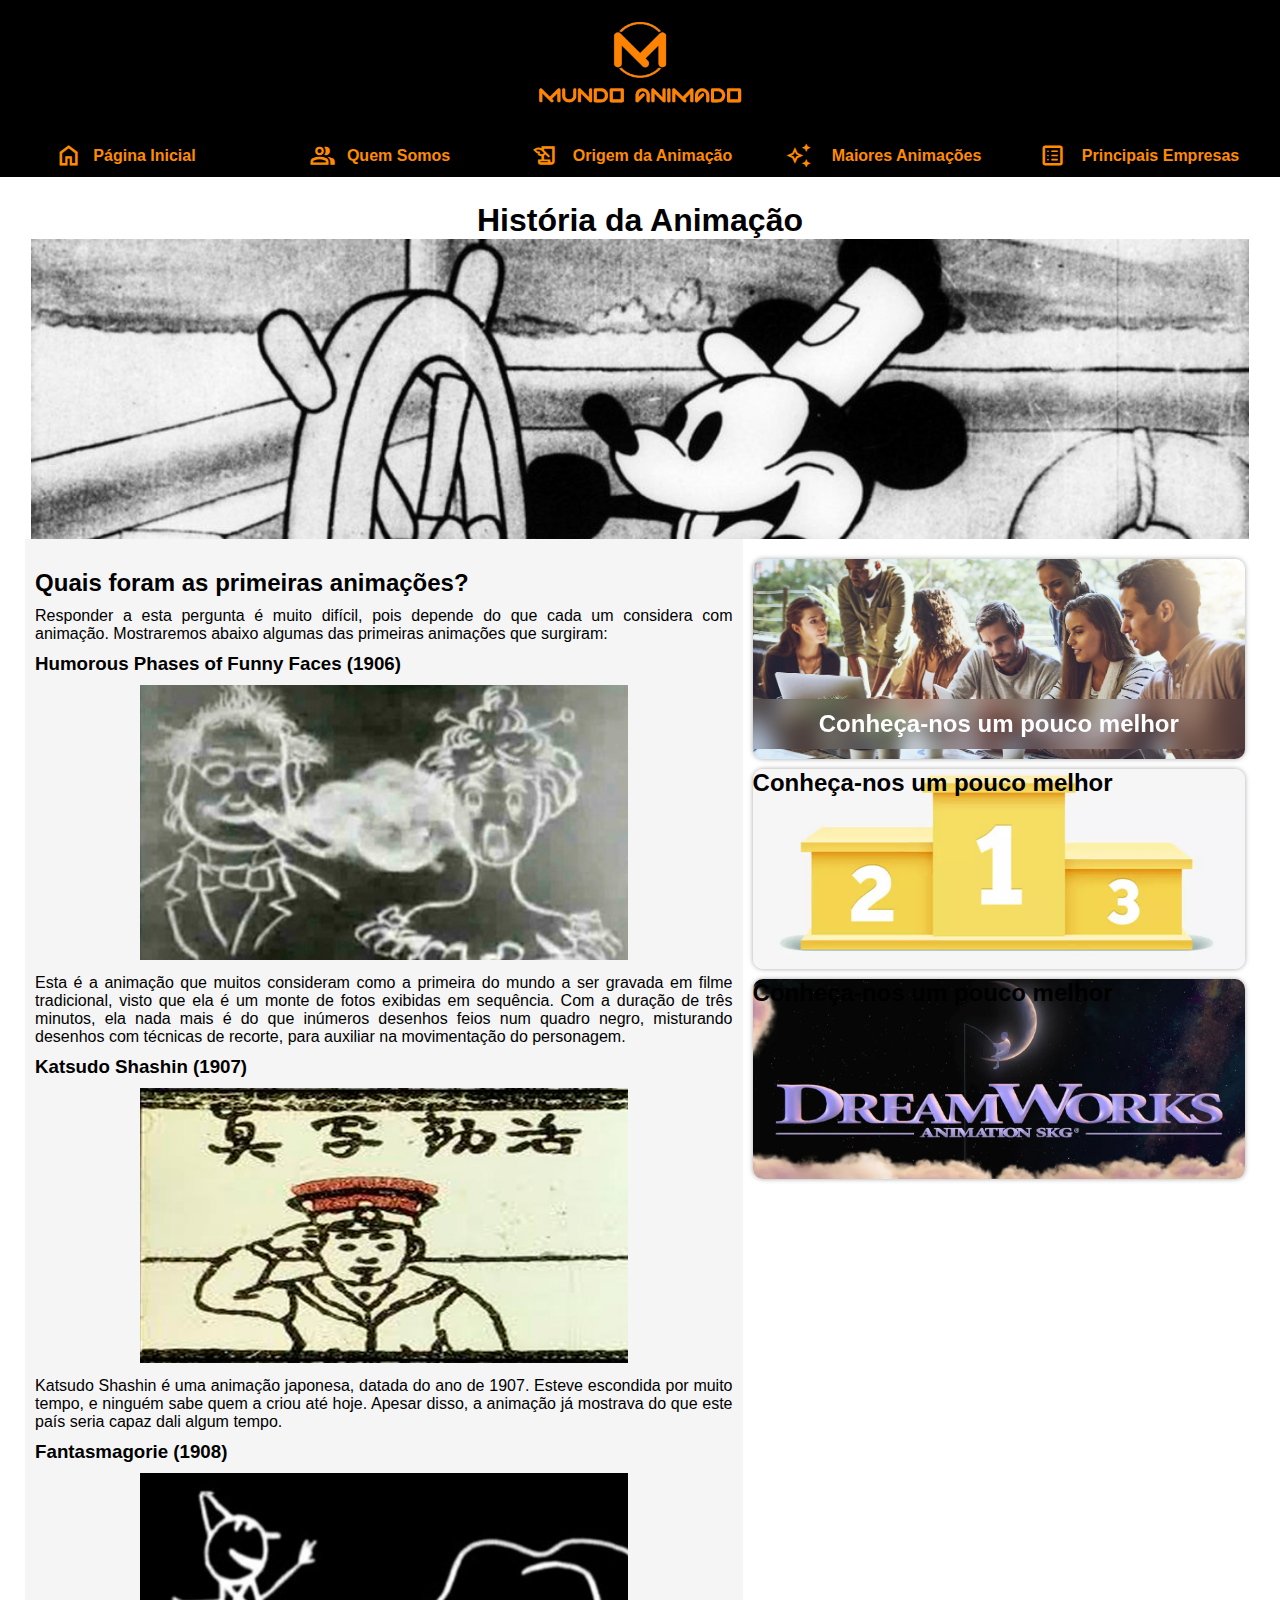
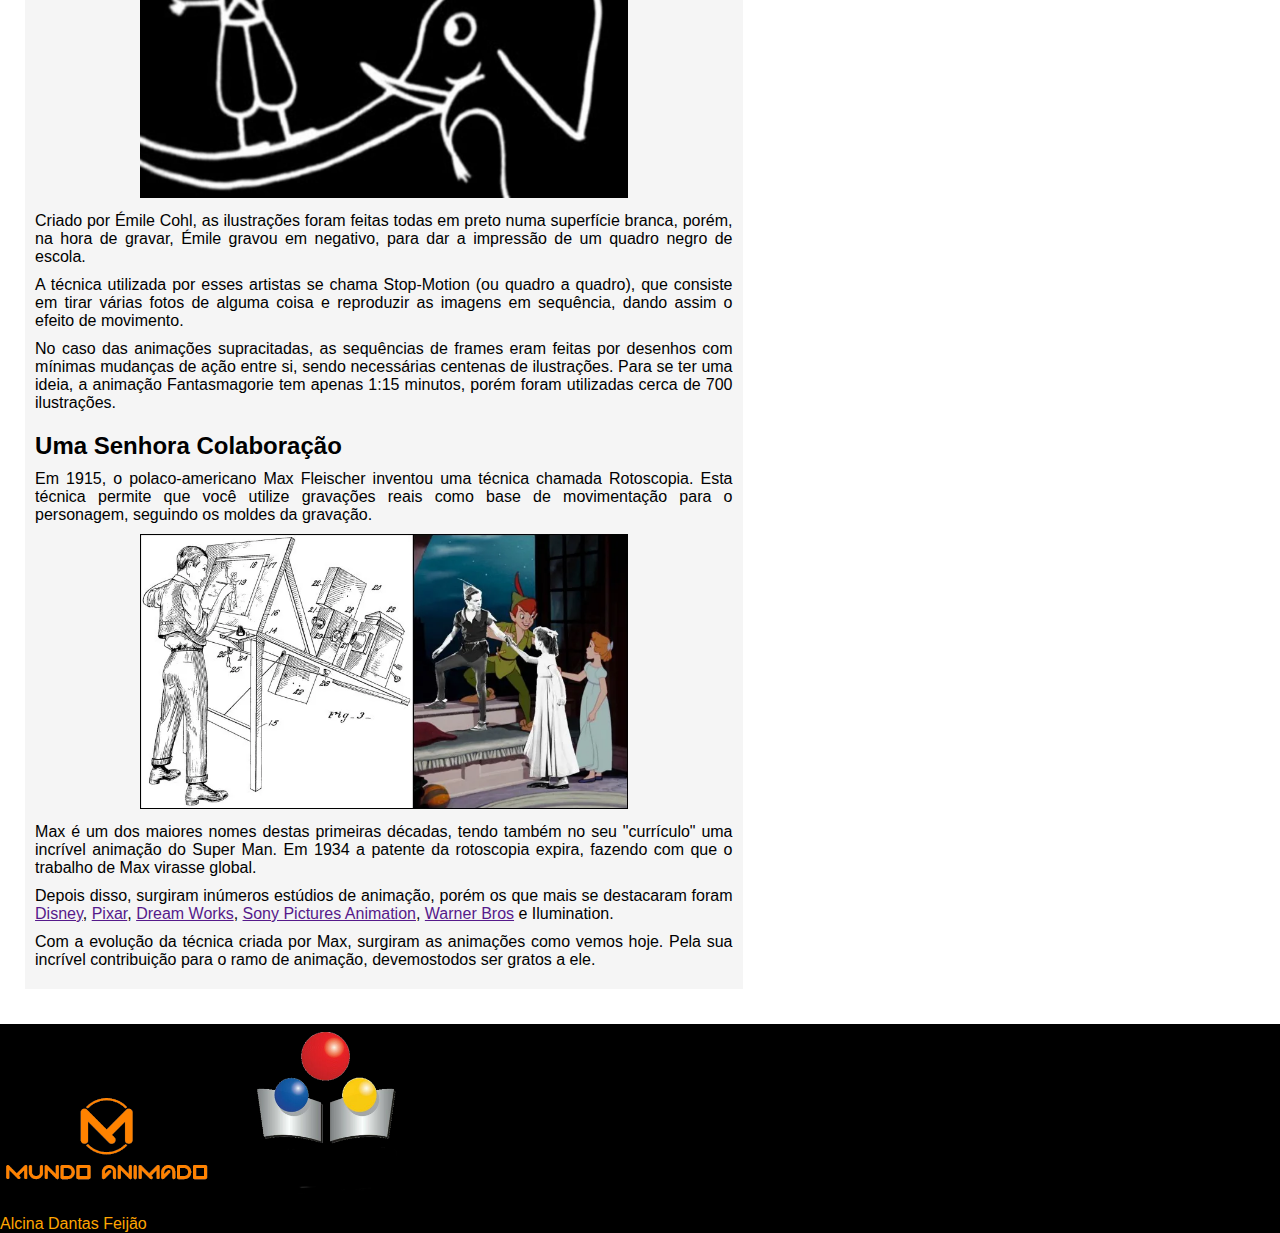
==== pages/animation-history.html @ 43020b06 "finalizando a pagina de historia" ====
<!DOCTYPE html>
<html lang="pt-br">
<head>
    <meta charset="UTF-8">
    <meta http-equiv="X-UA-Compatible" content="IE=edge">
    <link rel="stylesheet" href="https://fonts.googleapis.com/css2?family=Material+Symbols+Outlined:opsz,wght,FILL,GRAD@20..48,100..700,0..1,-50..200" />
    <meta name="viewport" content="width=device-width, initial-scale=1.0">
    <link rel="stylesheet" href="../assets/css/menu-header-style.css">
    <link rel="stylesheet" href="../assets/css/style-global.css">
    <link rel="stylesheet" href="../assets/css/footer.css">
    <link rel="stylesheet" href="../assets/css/pages.css">
    <title>História da Animação</title>
</head>
<body>
    <header class="col-sm-12">
        <a href="#" class="col-sm-6 col-md-4 col-lg-2">
            <img class="col-sm-12" src="../assets/img/logo-transparente.png" alt="logo mundo animado">
        </a>
    </header>
    <nav>
        <span class="three-bars material-symbols-outlined" onclick="toggleMenu()"> menu </span>
        <ul class="col-lg-12" id="menu">
            <hr>
            <li class="col-sm-10 col-md-5">
                <a href="../index.html">
                    <span class="material-symbols-outlined col-sm-2 col-md-2"> home </span>
                    <p class="col-sm-7 col-md-10 col-lg-6">Página Inicial</p>
                </a>
            </li>
            <hr>
            <li class="col-sm-10 col-md-5">
                <a href="quem-somos.html">
                    <span class="material-symbols-outlined col-sm-2 col-md-2"> group </span>
                    <p class="col-sm-7 col-md-10 col-lg-6">Quem Somos</p>
                </a>
            </li>
            <hr>
            <li class="col-sm-10 col-md-5">
                <a href="main-enterprises.html">
                    <span class="material-symbols-outlined col-sm-2 col-md-2 col-lg-2"> history_edu </span>
                    <p class="col-sm-7 col-md-10 col-lg-9">Origem da Animação</p>
                </a>
            </li>
            <hr>
            <li class="col-sm-10 col-md-5">
                <a href="biggest-animation">
                    <span class="material-symbols-outlined col-sm-2 col-md-2"> auto_awesome </span>
                    <p class="col-sm-7 col-md-10 col-lg-9">Maiores Animações</p>
                </a>
            </li>
            <hr>
            <li class="col-sm-10 col-md-5">
                <a href="">
                    <span class="material-symbols-outlined col-sm-2 col-md-2 col-lg-2"> list_alt </span>
                    <p class="col-sm-7 col-md-10 col-lg-9">Principais Empresas</p>
                </a>
            </li>
        </ul>
    </nav>

    <main class="col-sm-12 col-md-12 col-lg-12" id="main">
        <h1>História da Animação</h1>
        <div class="main-img-container">
            <img src="../assets/img/mickey-ship-animation-img.jpg" alt="picture">
        </div>
        <article class="col-sm-12 col-md-11 col-lg-7">

            <!--Primeira parte do assunto-->
            <h2>Quais foram as primeiras animações?</h2>
            <p>Responder a esta pergunta é muito difícil, pois depende do que cada um considera com animação. Mostraremos abaixo algumas das primeiras animações que surgiram: </p>

            <!--Citação das animações-->
            <h3>Humorous Phases of Funny Faces (1906)</h3>
            <img src="../assets/img/humourus-phases-of-funny-faces.jpeg" alt="picture">
            <p>Esta é a animação que muitos consideram como a primeira do mundo a ser gravada em filme tradicional, visto que ela é um monte de fotos exibidas em sequência. Com a duração de três minutos, ela nada mais é do que inúmeros desenhos feios num quadro negro, misturando desenhos com técnicas de recorte, para auxiliar na movimentação do personagem.</p>

            <h3>Katsudo Shashin (1907)</h3>
            <img src="../assets/img/katsudo-shashin.jpg" alt="picture">
            <p>Katsudo Shashin é uma animação japonesa, datada do ano de 1907. Esteve escondida por muito tempo, e ninguém sabe quem a criou até hoje. Apesar disso, a animação já mostrava do que este país seria capaz dali algum tempo.</p>

            <h3>Fantasmagorie (1908)</h3>
            <img src="../assets/img/fantasmagorie.jpg" alt="picture">
            <p>Criado por Émile Cohl, as ilustrações foram feitas todas em preto numa superfície branca, porém, na hora de gravar, Émile gravou em negativo, para dar a impressão de um quadro negro de escola.</p>
            <!--Fim das citações-->

            <p>A técnica utilizada por esses artistas se chama Stop-Motion (ou quadro a quadro), que consiste em tirar várias fotos de alguma coisa e reproduzir as imagens em sequência, dando assim o efeito de movimento.</p>
            <p>No caso das animações supracitadas, as sequências de frames eram feitas por desenhos com mínimas mudanças de ação entre si, sendo necessárias centenas de ilustrações. Para se ter  uma ideia, a animação Fantasmagorie tem apenas 1:15 minutos, porém foram utilizadas cerca de 700 ilustrações.</p>

            <!--Segunda parte do assunto-->
            <h2>Uma Senhora Colaboração</h2>
            <p>Em 1915, o polaco-americano Max Fleischer inventou uma técnica chamada Rotoscopia. Esta técnica permite que você utilize gravações reais como base de movimentação para o personagem, seguindo os moldes da gravação.</p>

            <img src="../assets/img/rotoscopia.jpg" alt="picture">

            <p>Max é um dos maiores nomes destas primeiras décadas, tendo também no seu "currículo" uma incrível animação do Super Man. Em 1934 a patente da rotoscopia expira, fazendo com que o trabalho de Max virasse global.</p>

            <p>Depois disso, surgiram inúmeros estúdios de animação, porém os que mais se destacaram foram <a href="">Disney</a>, <a href="">Pixar</a>, <a href="">Dream Works</a>, <a href="">Sony Pictures Animation</a>, <a href="">Warner Bros</a> e Ilumination.</p>

            <p>Com a evolução da técnica criada por Max, surgiram as animações como vemos hoje. Pela sua incrível contribuição para o ramo de animação, devemostodos ser gratos a ele.</p>
        </article>
        <aside class="col-sm-12 col-md-12 col-lg-5">
            <div class="link1">
                <h2>Conheça-nos um pouco melhor</h2>
            </div>
            <div class="link2">
                <h2>Conheça-nos um pouco melhor</h2>
            </div>
            <div class="link3">
                <h2>Conheça-nos um pouco melhor</h2>
            </div>
        </aside>
    </main>

    <footer>
        <img src="../assets/img/logo-transparente.png" class="col-sm-2">
        <img src="../assets/img/alcina logo.png" class="col-sm-2">
        <p>Alcina Dantas Feijão</p>
    </footer>
    <script src="../assets/js/showMenu.js"></script>
</body>
</html>
---- assets/css/menu-header-style.css ----
.material-symbols-outlined {
  font-variation-settings:
  'FILL' 0,
  'wght' 800,
  'GRAD' 0,
  'opsz' 48;
}

body {
    font-family: sans-serif;
}

header {
    display: flex;
    background-color: black;
    align-items: center;
    justify-content: center;
}

nav {
    background-color: black;
    color: darkorange;
    padding: 5px;
    font-weight: bold;
}
nav > .three-bars {
    display: block;
    text-align: center;
    font-size: 30px;
    font-weight: bold;
}
nav > ul {
    overflow: hidden;
    text-align: center;
    height: 0px;
    animation-duration: .6s;
    animation-fill-mode: forwards;
}
nav > ul > li {
    margin: 10px auto 10px auto;
    list-style: none;
}
nav > ul > li > a > span {
    display: flex;
    float: left;
    align-items: center;
    justify-content: center;
}
nav > ul > li > a > p {
    font-size: 18px;
}
hr {
    opacity: .5;
}
nav > ul > li > a {
    display: flex;
    justify-content: center;
    align-items: center;
    width: 100%;
    text-decoration: none;
    color: darkorange;
}
@keyframes increaseMenu {
    from {
        height: 0px;
    } to {
        height: 230px;
    }
}
@keyframes decreaseMenu {
    from {
        height: 230px;
    } to {
        height: 0px;
    }
}

@media only screen and (min-width: 600px) {
    nav > .three-bars {
        font-size: 40px;
    }
    nav > ul {
        animation-fill-mode: forwards;
    }
    @keyframes increaseMenu {
        from {
            height: 0px;
        } to {
            height: 260px;
        }
    }
    @keyframes decreaseMenu {
        from {
            height: 260px;
        } to {
            height: 0px;
        }
    }
    nav > ul > li > a {
        margin: auto;
    }
    nav > ul > li > a > p {
        font-size: 25px;
    }
    nav > ul > li > a > .material-symbols-outlined {
        width: fit-content;
        font-size: 25px;
    }
}

@media only screen and (min-width: 1024px) {
    nav > .three-bars {
        display: none;
    }
    hr {
        display: none;
    }
    nav > ul > li {
        display: flex;
        justify-content: center;
        margin: 0 auto 0 auto;
        padding: 0;
        width: 20%;
    }
    nav > ul > li > a > p, span {
        font-size: 16px;
    }
    nav > ul > li > a > span {
        width: 10%;
        margin-right: 0px;
    }
    nav > ul > li > a > p {
        width: 90%;
    }
    nav > ul > li > a {
        display: flex;
        justify-content: center;
        align-items: center;
    }
    nav > ul {
        display: inline-flex;
        justify-content: center;
        align-items: center;
        text-align: center;
        min-height: 25px;
        max-height: 35px;
    }
    nav > ul > li > a:hover {
        border-bottom: 3px solid darkorange;
        animation-name: borderBottom;
        animation-duration: 2;
        animation-fill-mode: forwards;
    }

    @keyframes borderBottom {
        from {
            border-width: 0%;
        } to {
            border-width: 100%;
        }
    }
}
---- assets/css/style-global.css ----
* {
    box-sizing: border-box;
    margin: 0;
    padding: 0;
}

.col-sm-1 {width: 8.33%;}
.col-sm-2 {width: 16.66%;}
.col-sm-3 {width: 25%;}
.col-sm-4 {width: 33.33%;}
.col-sm-5 {width: 41.66%;}
.col-sm-6 {width: 50%;}
.col-sm-7 {width: 58.33%;}
.col-sm-8 {width: 66.66%;}
.col-sm-9 {width: 75%;}
.col-sm-10 {width: 83.33%;}
.col-sm-11 {width: 91.66%;}
.col-sm-12 {width: 100%;}

.title {
    display: inline-flex;
    justify-content: center;
    align-items: center;
    background-color: darkorange;
    color: rgb(255, 255, 255);
}
main > .row1 > p {
    display: inline-flex;
}
main > .row2 > p {
    display: inline-flex;
}
main > .row3 > p {
    display: inline-flex;
}

main {
    margin-top: 10px;
}
main > .row1 {
    padding: 5px;
}
main > .row1 > .title > span {
    margin-right: 10px;
} 
main > .row1 > a {
    display: flex;
    justify-content: center;
}
main > .row1 > a > img {
    width: 100%;
}
main > .row1 > p {
    margin: 10px 0px;
    text-align: justify;
}

main {
    margin-top: 10px;
}
main > .row2 {
    padding: 5px;
}
main > .row2 > .title > span {
    margin-right: 10px;
} 
main > .row2 > a {
    display: flex;
    justify-content: center;
}
main > .row2 > a > img {
    width: 100%;
}
main > .row2 > p {
    margin: 10px 0px;
    text-align: justify;
}

main {
    margin-top: 10px;
}
main > .row3 {
    padding: 5px;
}
main > .row3 > .title > span {
    margin-right: 10px;
} 
main > .row3 > a {
    display: flex;
    justify-content: center;
}
main > .row3 > a > img {
    width: 80%;
}
main > .row3 > p {
    margin: 10px 0px;
    text-align: justify;
}


@media only screen and (min-width: 600px) {
    .col-md-1 {width: 8.33%;}
    .col-md-2 {width: 16.66%;}
    .col-md-3 {width: 25%;}
    .col-md-4 {width: 33.33%;}
    .col-md-5 {width: 41.66%;}
    .col-md-6 {width: 50%;}
    .col-md-7 {width: 58.33%;}
    .col-md-8 {width: 66.66%;}
    .col-md-9 {width: 75%;}
    .col-md-10 {width: 83.33%;}
    .col-md-11 {width: 91.66%;}
    .col-md-12 {width: 100%;}

    main > .row1 > .title {
        border-radius: 0px 60px 60px 0px;
    }
    main > .row1 > a {
        margin-top: 10px;
    }
    main > .row1 > p {
        float: right;
        margin-right: 35px;
    }

    main > .row2 > .title {
        border-radius: 60px 0px 0px 60px;
        float: right;
    }
    main > .row2 > a {
        margin-top: 10px;
        margin-bottom: 10px;
        float: right;
    }
    main > .row2 > p {
        float: left;
        margin-right: 20px;
        margin-top: 10px;
    }

    main > .row3 > .title {
        border-radius: 0px 60px 60px 0px;
    }
    main > .row3 > a {
        margin-top: 10px;
    }
    main > .row3 > p {
        float: right;
        margin-right: 35px;
    }
}    

@media only screen and (min-width: 1024px) {
    .col-lg-1 {width: 8.33%;}
    .col-lg-2 {width: 16.66%;}
    .col-lg-3 {width: 25%;}
    .col-lg-4 {width: 33.33%;}
    .col-lg-5 {width: 41.66%;}
    .col-lg-6 {width: 50%;}
    .col-lg-7 {width: 58.33%;}
    .col-lg-8 {width: 66.66%;}
    .col-lg-9 {width: 75%;}
    .col-lg-10 {width: 83.33%;}
    .col-lg-11 {width: 91.66%;}
    .col-lg-12 {width: 100%;}

    main > div > p {
        margin-top: 25%;
    }
}
---- assets/css/footer.css ----
footer{
        background-color: black  ;
        margin-top: 10px;
        color: orange;
}
---- assets/css/pages.css ----
#main {
    
    margin: auto;
    padding: 10px;
    text-align: center;
    
}
#main > article > p, h2, h3 {
    text-align: justify;
    margin-bottom: 10px;
}
#main > h1 {
    text-align: center;
}
#main > article {
    background-color: whitesmoke;
    padding: 10px;
}
#main > article > hr {
    margin-bottom: 10px;
}
#main > article > img {
    width: 80%;
    margin-bottom: 10px;
}
#main > .main-img-container {
    margin: auto;
    width: 90%;
    height: 160px;
    overflow: hidden;
}
#main > .main-img-container > img {
    width: 100%;
}

#main > aside {
    padding: 10px;
}
#main > aside > .link1, .link2, .link3 {
    box-shadow: 0px 0px 5px rgba(0,0,0,0.350);
    border-radius: 10px;
    margin: 10px 0px;
    width: 100%;
}
#main > aside > .link1 {
    background-image: url(../img/equipe-trabalhando.jpg);
    background-position: center;
    background-size: 100%;
    display: flex;
    height: 200px;
    align-items: flex-end;
    justify-content: center;
}
#main > aside > .link1 > h2 {
    display: flex;
    width: 100%;
    height: 25%;
    color: white;
    align-items: center;
    justify-content: center;
    backdrop-filter: blur(10px);
}
#main > aside > .link1:hover {
    cursor: pointer;
    background-size: 110%;
    transition: 1s;
}
#main > aside > .link2 {
    background-image: url(../img/podium-animations.jpg);
    background-position: center;
    background-size: 100%;
    height: 200px;
}
#main > aside > .link2:hover {
    cursor: pointer;
    background-size: 110%;
    transition: 1s;
}
#main > aside > .link3 {
    background-image: url(../img/dreamworks.jpg);
    background-position: center;
    background-size: 100%;
    height: 200px;
}
#main > aside > .link3:hover {
    cursor: pointer;
    background-size: 110%;
    transition: 1s;
}


@media only screen and (min-width: 600px) {
    #main {
        margin: auto;
    }
    #main > article {
        margin: auto;
        text-align: center;
    }
    #main > article > img {
        width: 70%;
    }
    #main > .main-img-container {
        margin: auto;
        width: 95%;
    }
}

@media only screen and (min-width: 1024px) {
    #main {
        padding: 25px;
    }
    #main > article {
        display: inline-block;
    }
    #main > article > h2 {
        margin-top: 20px;
    }
    #main > aside {
        float: right;
    }
    #main > .main-img-container {
        width: 99%;
        margin: auto;
        height: 300px;
        overflow: hidden;
    }
    
}
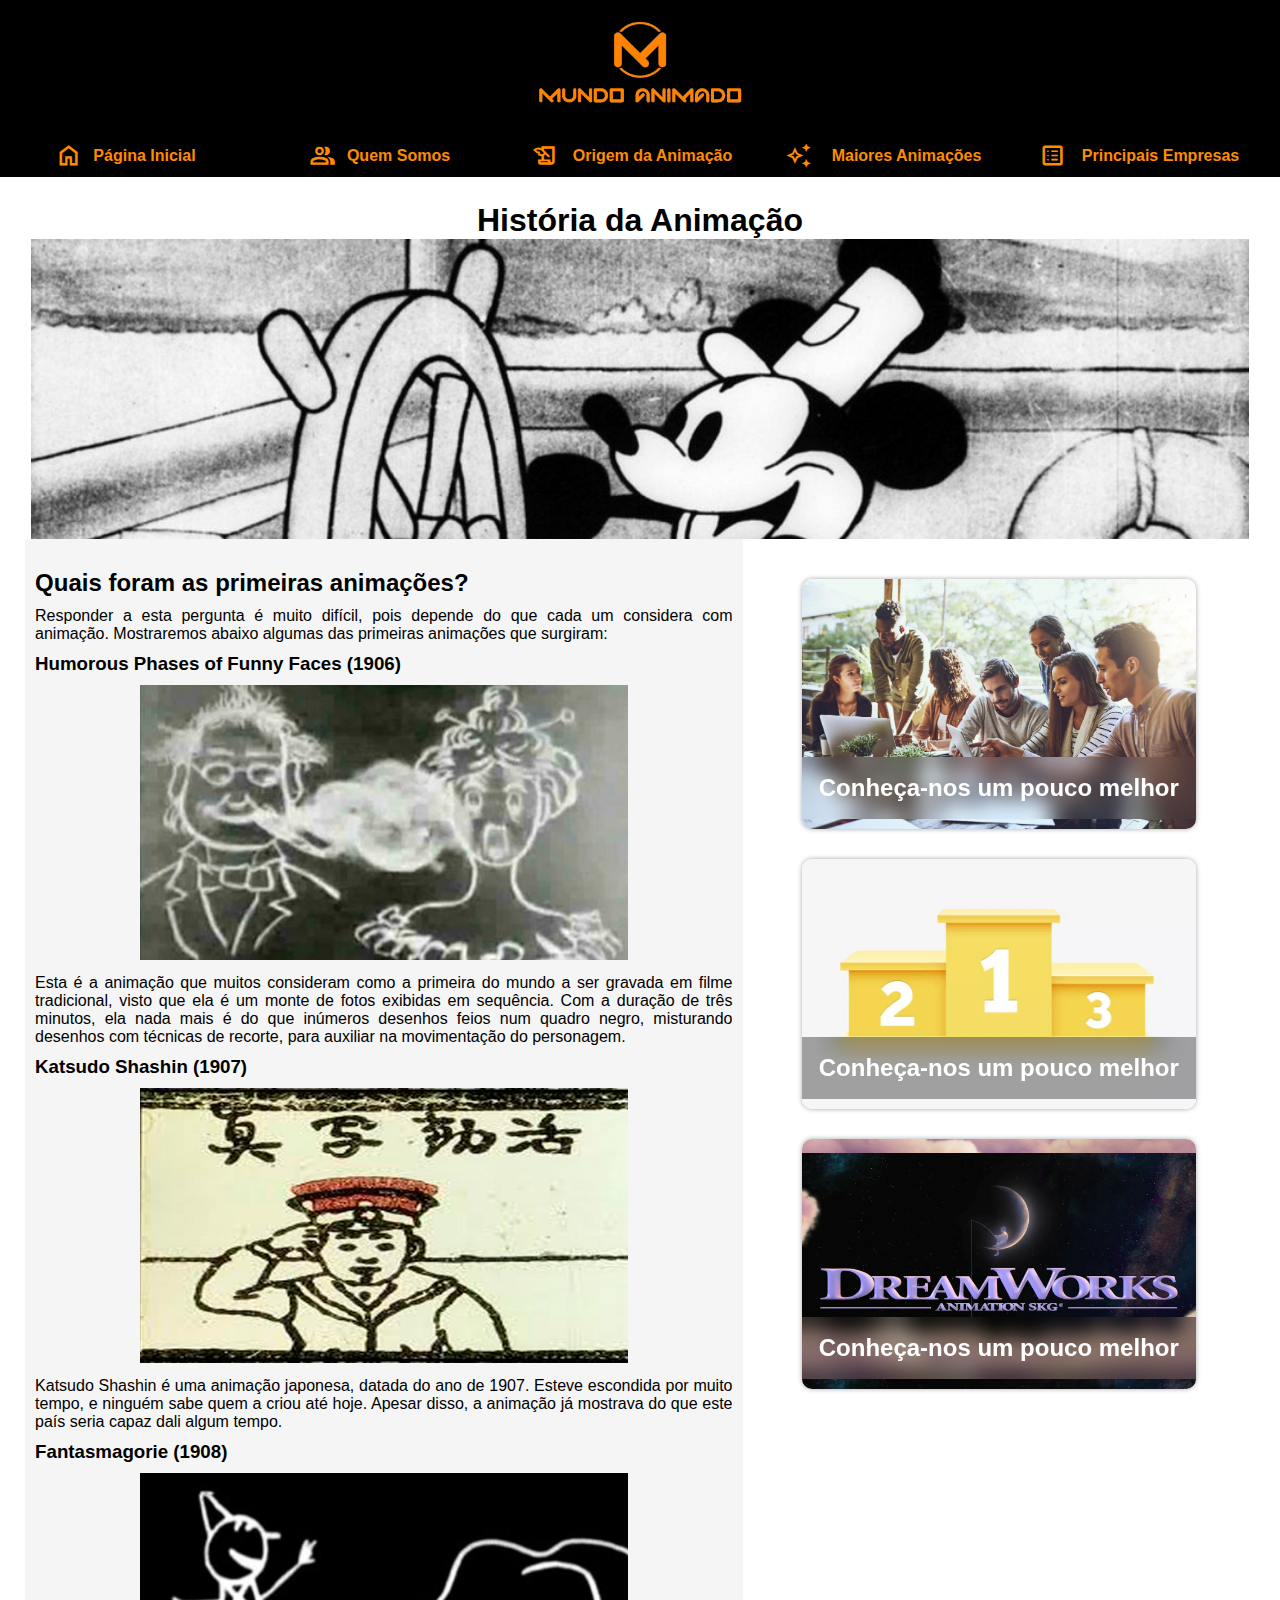
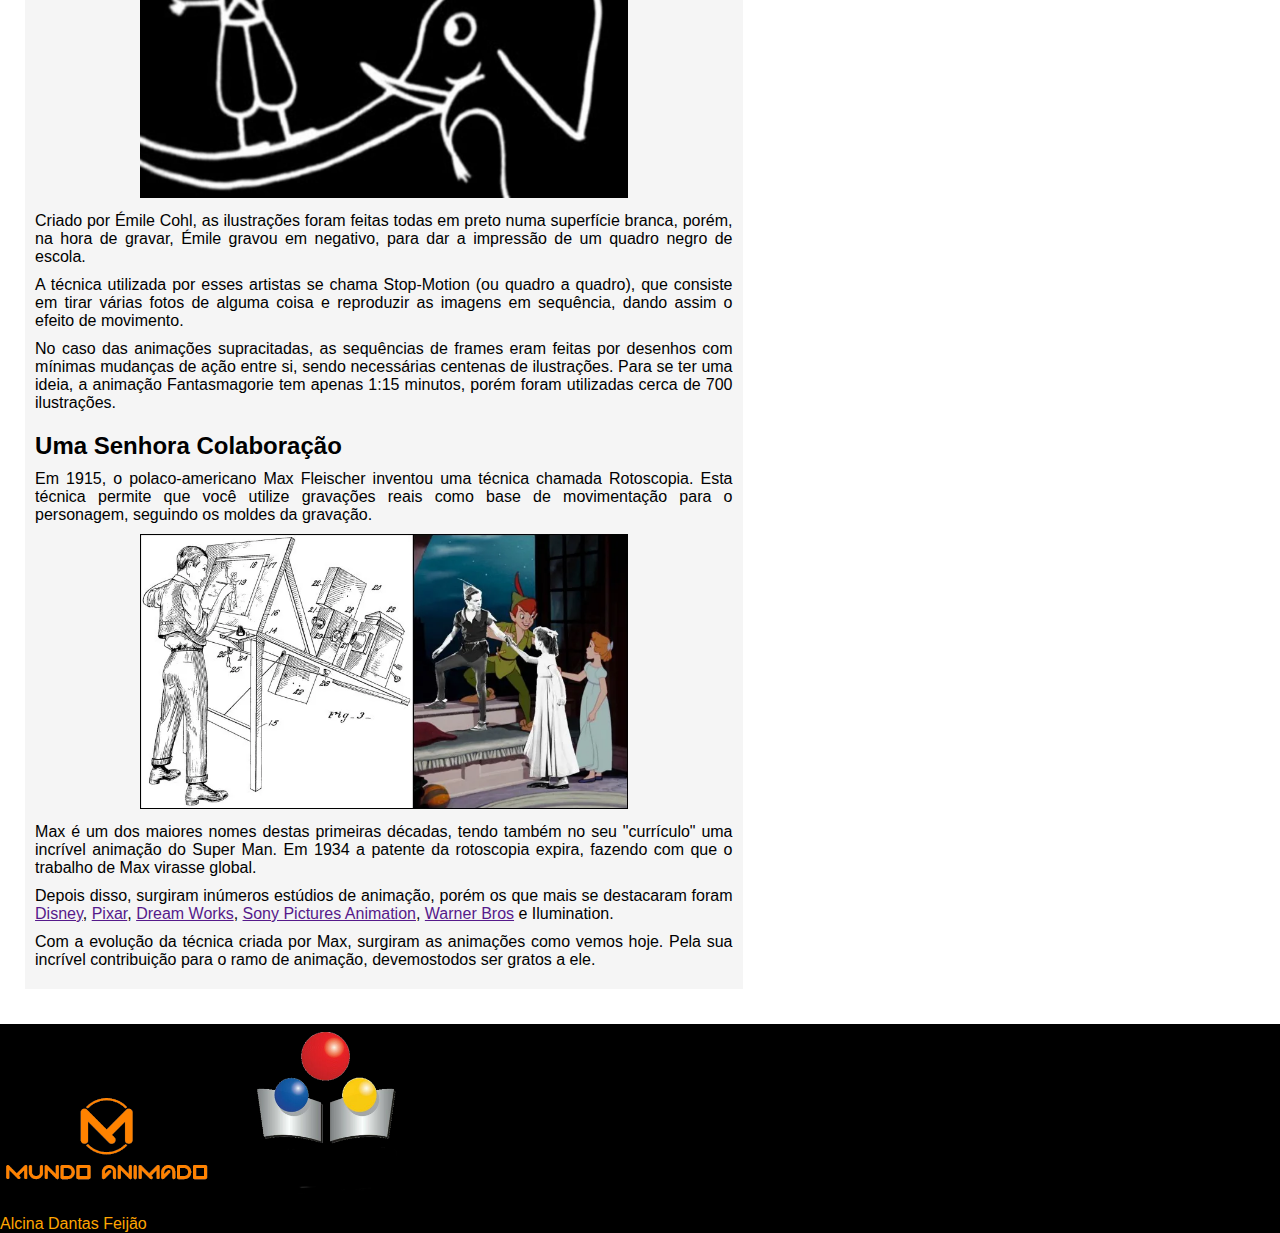
==== commit b8323719: "producao quem somos" ====
--- a/pages/animation-history.html
+++ b/pages/animation-history.html
@@ -8,7 +8,7 @@
     <link rel="stylesheet" href="../assets/css/menu-header-style.css">
     <link rel="stylesheet" href="../assets/css/style-global.css">
     <link rel="stylesheet" href="../assets/css/footer.css">
-    <link rel="stylesheet" href="../assets/css/pages.css">
+    <link rel="stylesheet" href="../assets/css/history.css">
     <title>História da Animação</title>
 </head>
 <body>
--- a/assets/css/footer.css
+++ b/assets/css/footer.css
@@ -3,3 +3,10 @@
         margin-top: 10px;
         color: orange;
 }
+.img1{
+        float: right;
+}
+
+.img2{
+        float: left;
+}--- a/assets/css/history.css
+++ b/assets/css/history.css
@@ -0,0 +1,184 @@
+/* Início História das Animações */
+#main {
+    
+    margin: auto;
+    padding: 10px;
+    text-align: center;
+    
+}
+#main > article > p, h2, h3 {
+    text-align: justify;
+    margin-bottom: 10px;
+}
+#main > h1 {
+    text-align: center;
+}
+#main > article {
+    background-color: whitesmoke;
+    padding: 10px;
+}
+#main > article > hr {
+    margin-bottom: 10px;
+}
+#main > article > img {
+    width: 80%;
+    margin-bottom: 10px;
+}
+#main > .main-img-container {
+    margin: auto;
+    width: 90%;
+    height: 160px;
+    overflow: hidden;
+}
+#main > .main-img-container > img {
+    width: 100%;
+}
+
+#main > aside {
+    padding: 10px;
+}
+#main > aside > .link1, .link2, .link3 {
+    box-shadow: 0px 0px 5px rgba(0,0,0,0.350);
+    border-radius: 10px;
+    margin: 10px auto;
+    width: 100%;
+}
+#main > aside > .link1 {
+    background-image: url(../img/equipe-trabalhando.jpg);
+    background-position: center;
+    background-size: 100%;
+    display: flex;
+    height: 200px;
+    align-items: flex-end;
+    justify-content: center;
+}
+#main > aside > .link1 > h2 {
+    display: flex;
+    width: 100%;
+    height: 25%;
+    color: white;
+    align-items: center;
+    justify-content: center;
+    backdrop-filter: blur(10px);
+}
+#main > aside > .link1:hover {
+    cursor: pointer;
+    background-size: 110%;
+    transition: 1s;
+}
+#main > aside > .link2 {
+    background-image: url(../img/podium-animations.jpg);
+    background-position: center;
+    background-size: 100%;
+    display: flex;
+    height: 200px;
+    align-items: flex-end;
+    justify-content: center;
+}
+#main > aside > .link2 > h2 {
+    display: flex;
+    width: 100%;
+    height: 25%;
+    color: white;
+    align-items: center;
+    justify-content: center;
+    backdrop-filter: blur(10px);
+    background-color: rgba(0,0,0,0.350);
+}
+#main > aside > .link2:hover {
+    cursor: pointer;
+    background-size: 110%;
+    transition: 1s;
+}
+#main > aside > .link3 {
+    background-image: url(../img/dreamworks.jpg);
+    background-position: center;
+    background-size: 100%;
+    display: flex;
+    height: 200px;
+    align-items: flex-end;
+    justify-content: center;
+}
+#main > aside > .link3 > h2 {
+    display: flex;
+    width: 100%;
+    height: 25%;
+    color: white;
+    align-items: center;
+    justify-content: center;
+    backdrop-filter: blur(10px);
+    background-color: rgba(0,0,0,0.350);
+}
+#main > aside > .link3:hover {
+    cursor: pointer;
+    background-size: 110%;
+    transition: 1s;
+}
+/* Final História das Animações */
+
+/* Início Quem Somos */
+
+
+@media only screen and (min-width: 600px) {
+    #main {
+        margin: auto;
+    }
+    #main > article {
+        margin: auto;
+        text-align: center;
+    }
+    #main > article > img {
+        width: 70%;
+    }
+    #main > .main-img-container {
+        margin: auto;
+        width: 95%;
+    }
+
+    #main > aside > .link1 {
+        height: 250px;
+    }
+    #main > aside > .link2 {
+        height: 250px;
+    }
+    #main > aside > .link3 {
+        height: 250px;
+    }
+}
+
+@media only screen and (min-width: 1024px) {
+    #main {
+        padding: 25px;
+    }
+    #main > article {
+        display: inline-block;
+    }
+    #main > article > h2 {
+        margin-top: 20px;
+    }
+    #main > aside {
+        float: right;
+    }
+    #main > .main-img-container {
+        width: 99%;
+        margin: auto;
+        height: 300px;
+        overflow: hidden;
+    }
+    
+    #main > aside {
+        text-align: center;
+    }
+    #main > aside > .link1 {
+        width: 80%;
+    }
+    #main > aside > .link2 {
+        width: 80%;
+    }
+    #main > aside > .link3 {
+        width: 80%;
+    }
+    #main > aside > .link1, .link2, .link3 {
+        margin-top: 30px;
+    }
+}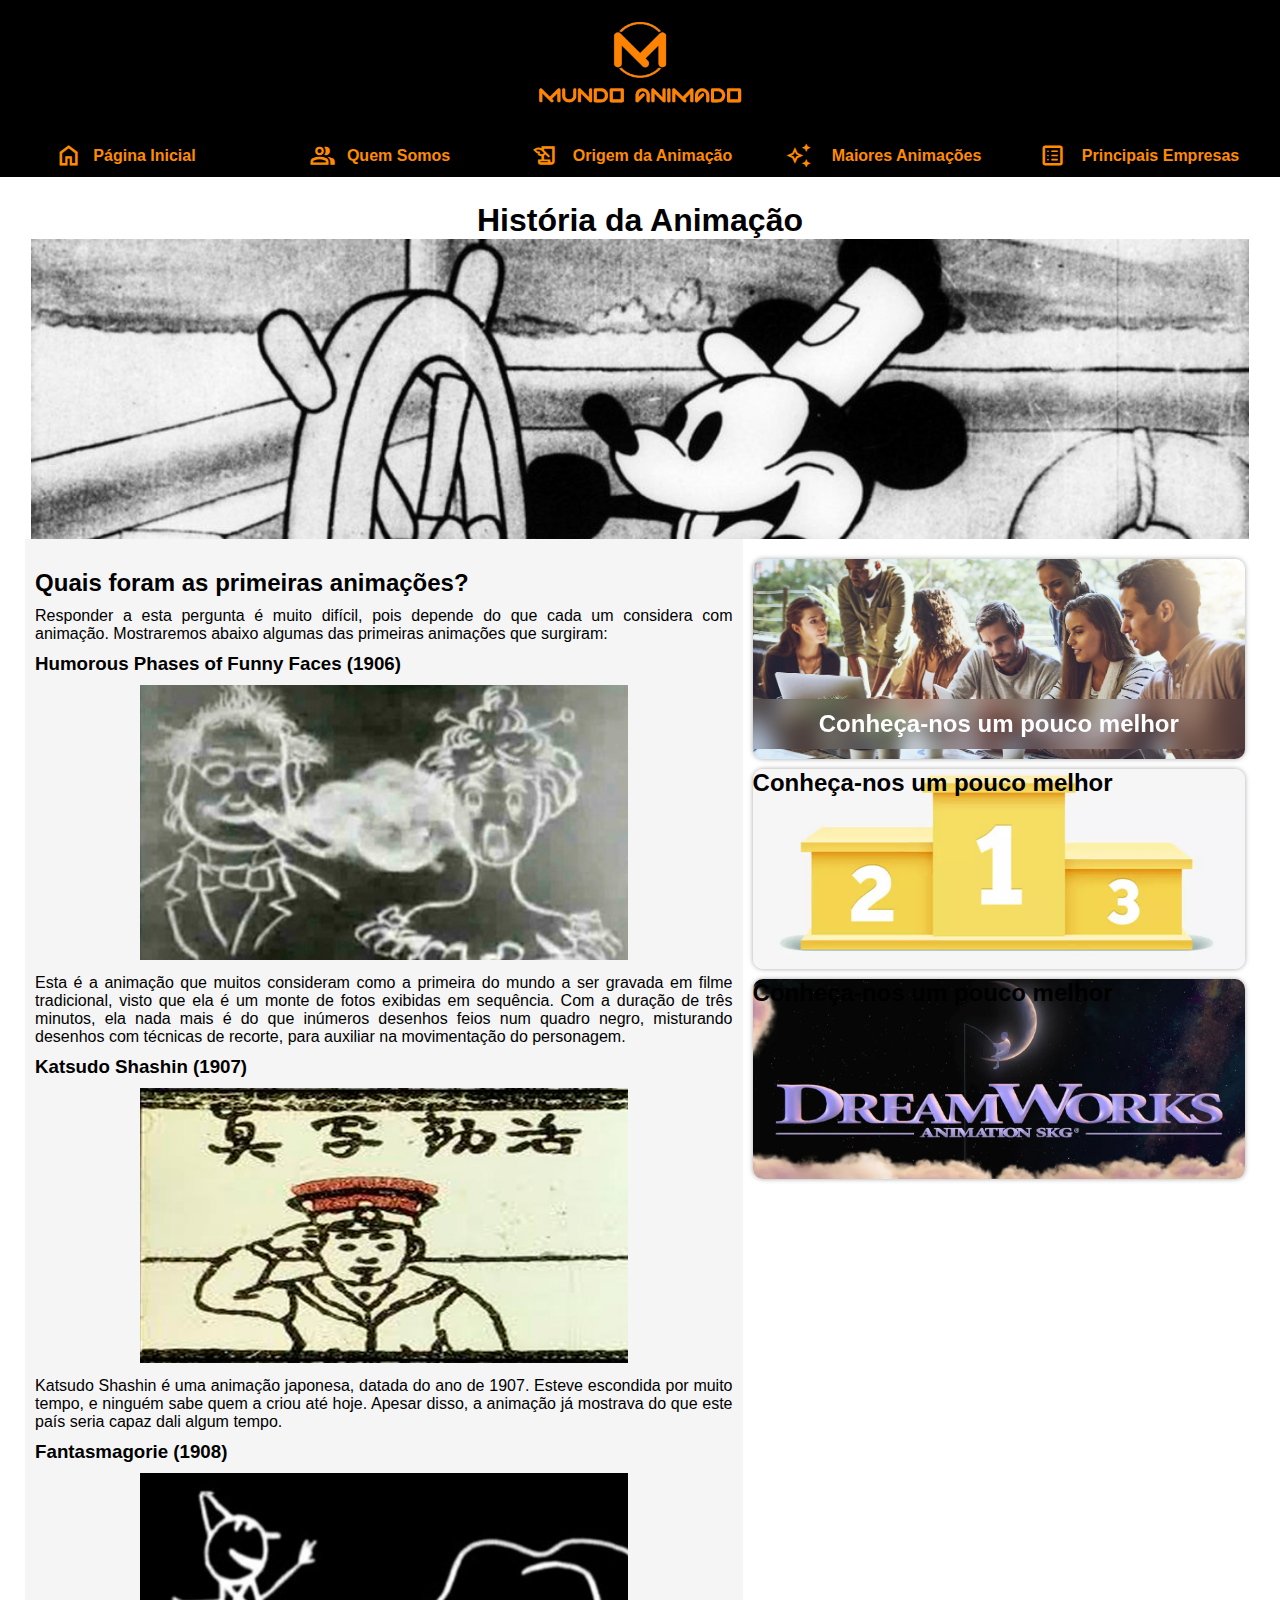
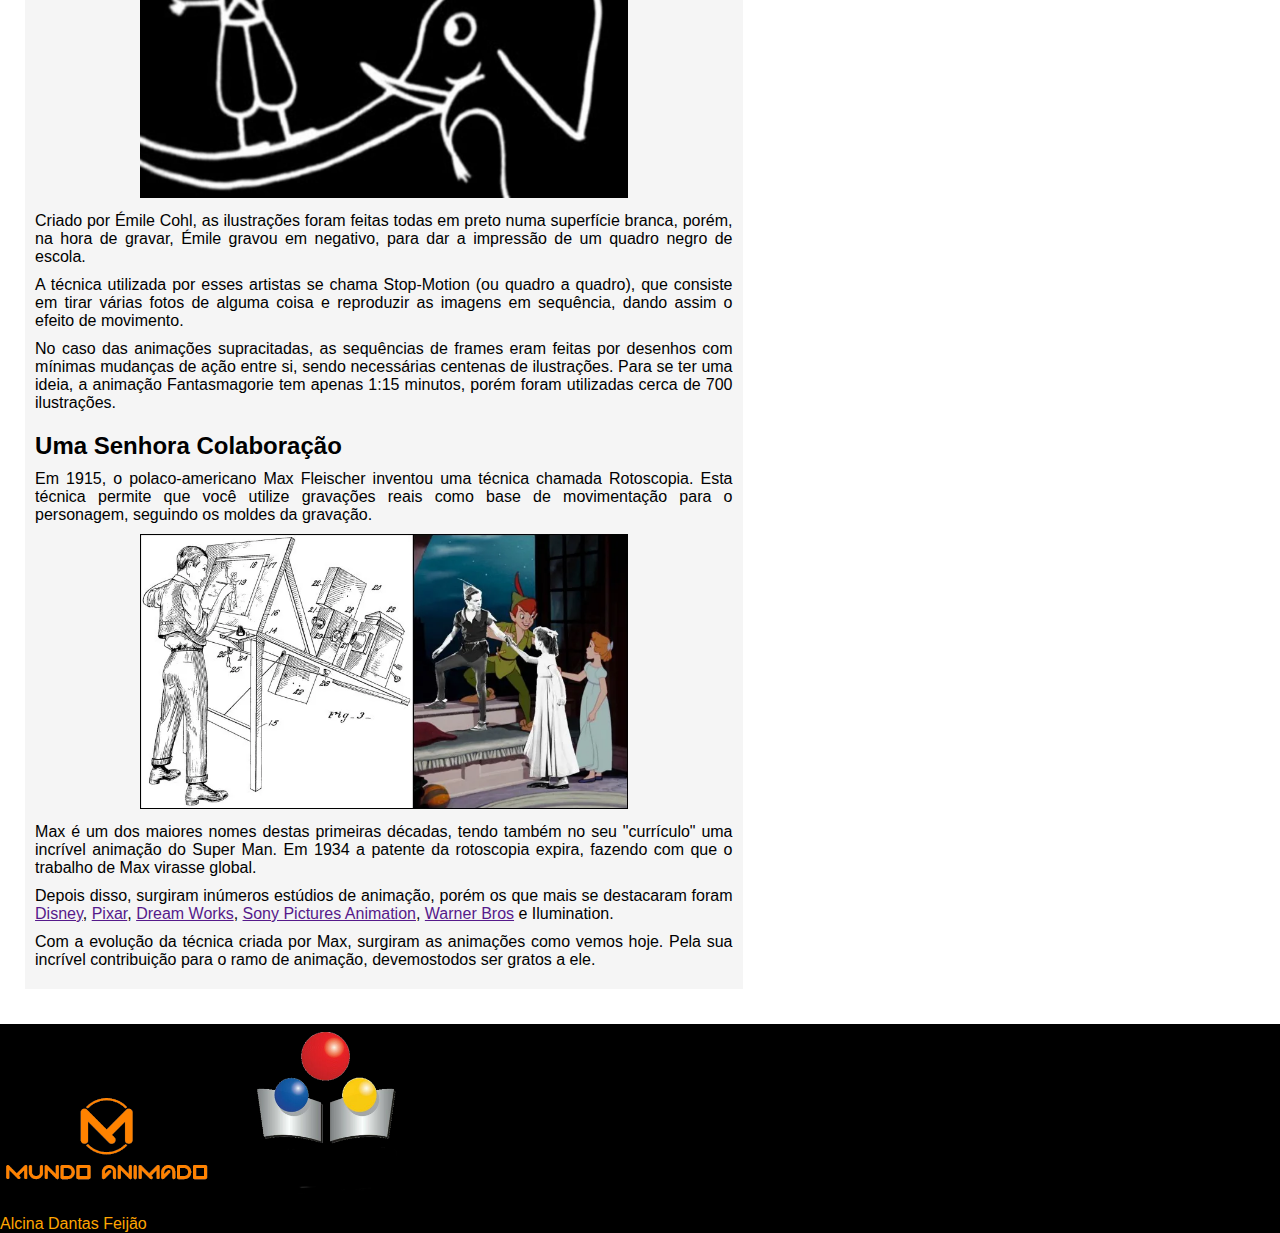
==== commit 4335b71a: "Merge branch 'main' of https://github.com/andre-reis-dev/Mundo-Animado-academico" ====
--- a/pages/animation-history.html
+++ b/pages/animation-history.html
@@ -8,7 +8,7 @@
     <link rel="stylesheet" href="../assets/css/menu-header-style.css">
     <link rel="stylesheet" href="../assets/css/style-global.css">
     <link rel="stylesheet" href="../assets/css/footer.css">
-    <link rel="stylesheet" href="../assets/css/history.css">
+    <link rel="stylesheet" href="../assets/css/pages.css">
     <title>História da Animação</title>
 </head>
 <body>
--- a/assets/css/pages.css
+++ b/assets/css/pages.css
@@ -0,0 +1,130 @@
+
+#main {
+    
+    margin: auto;
+    padding: 10px;
+    text-align: center;
+    
+}
+#main > article > p, h2, h3 {
+    text-align: justify;
+    margin-bottom: 10px;
+}
+#main > h1 {
+    text-align: center;
+}
+#main > article {
+    background-color: whitesmoke;
+    padding: 10px;
+}
+#main > article > hr {
+    margin-bottom: 10px;
+}
+#main > article > img {
+    width: 80%;
+    margin-bottom: 10px;
+}
+#main > .main-img-container {
+    margin: auto;
+    width: 90%;
+    height: 160px;
+    overflow: hidden;
+}
+#main > .main-img-container > img {
+    width: 100%;
+}
+
+#main > aside {
+    padding: 10px;
+}
+#main > aside > .link1, .link2, .link3 {
+    box-shadow: 0px 0px 5px rgba(0,0,0,0.350);
+    border-radius: 10px;
+    margin: 10px 0px;
+    width: 100%;
+}
+#main > aside > .link1 {
+    background-image: url(../img/equipe-trabalhando.jpg);
+    background-position: center;
+    background-size: 100%;
+    display: flex;
+    height: 200px;
+    align-items: flex-end;
+    justify-content: center;
+}
+#main > aside > .link1 > h2 {
+    display: flex;
+    width: 100%;
+    height: 25%;
+    color: white;
+    align-items: center;
+    justify-content: center;
+    backdrop-filter: blur(10px);
+}
+#main > aside > .link1:hover {
+    cursor: pointer;
+    background-size: 110%;
+    transition: 1s;
+}
+#main > aside > .link2 {
+    background-image: url(../img/podium-animations.jpg);
+    background-position: center;
+    background-size: 100%;
+    height: 200px;
+}
+#main > aside > .link2:hover {
+    cursor: pointer;
+    background-size: 110%;
+    transition: 1s;
+}
+#main > aside > .link3 {
+    background-image: url(../img/dreamworks.jpg);
+    background-position: center;
+    background-size: 100%;
+    height: 200px;
+}
+#main > aside > .link3:hover {
+    cursor: pointer;
+    background-size: 110%;
+    transition: 1s;
+}
+
+
+@media only screen and (min-width: 600px) {
+    #main {
+        margin: auto;
+    }
+    #main > article {
+        margin: auto;
+        text-align: center;
+    }
+    #main > article > img {
+        width: 70%;
+    }
+    #main > .main-img-container {
+        margin: auto;
+        width: 95%;
+    }
+}
+
+@media only screen and (min-width: 1024px) {
+    #main {
+        padding: 25px;
+    }
+    #main > article {
+        display: inline-block;
+    }
+    #main > article > h2 {
+        margin-top: 20px;
+    }
+    #main > aside {
+        float: right;
+    }
+    #main > .main-img-container {
+        width: 99%;
+        margin: auto;
+        height: 300px;
+        overflow: hidden;
+    }
+    
+}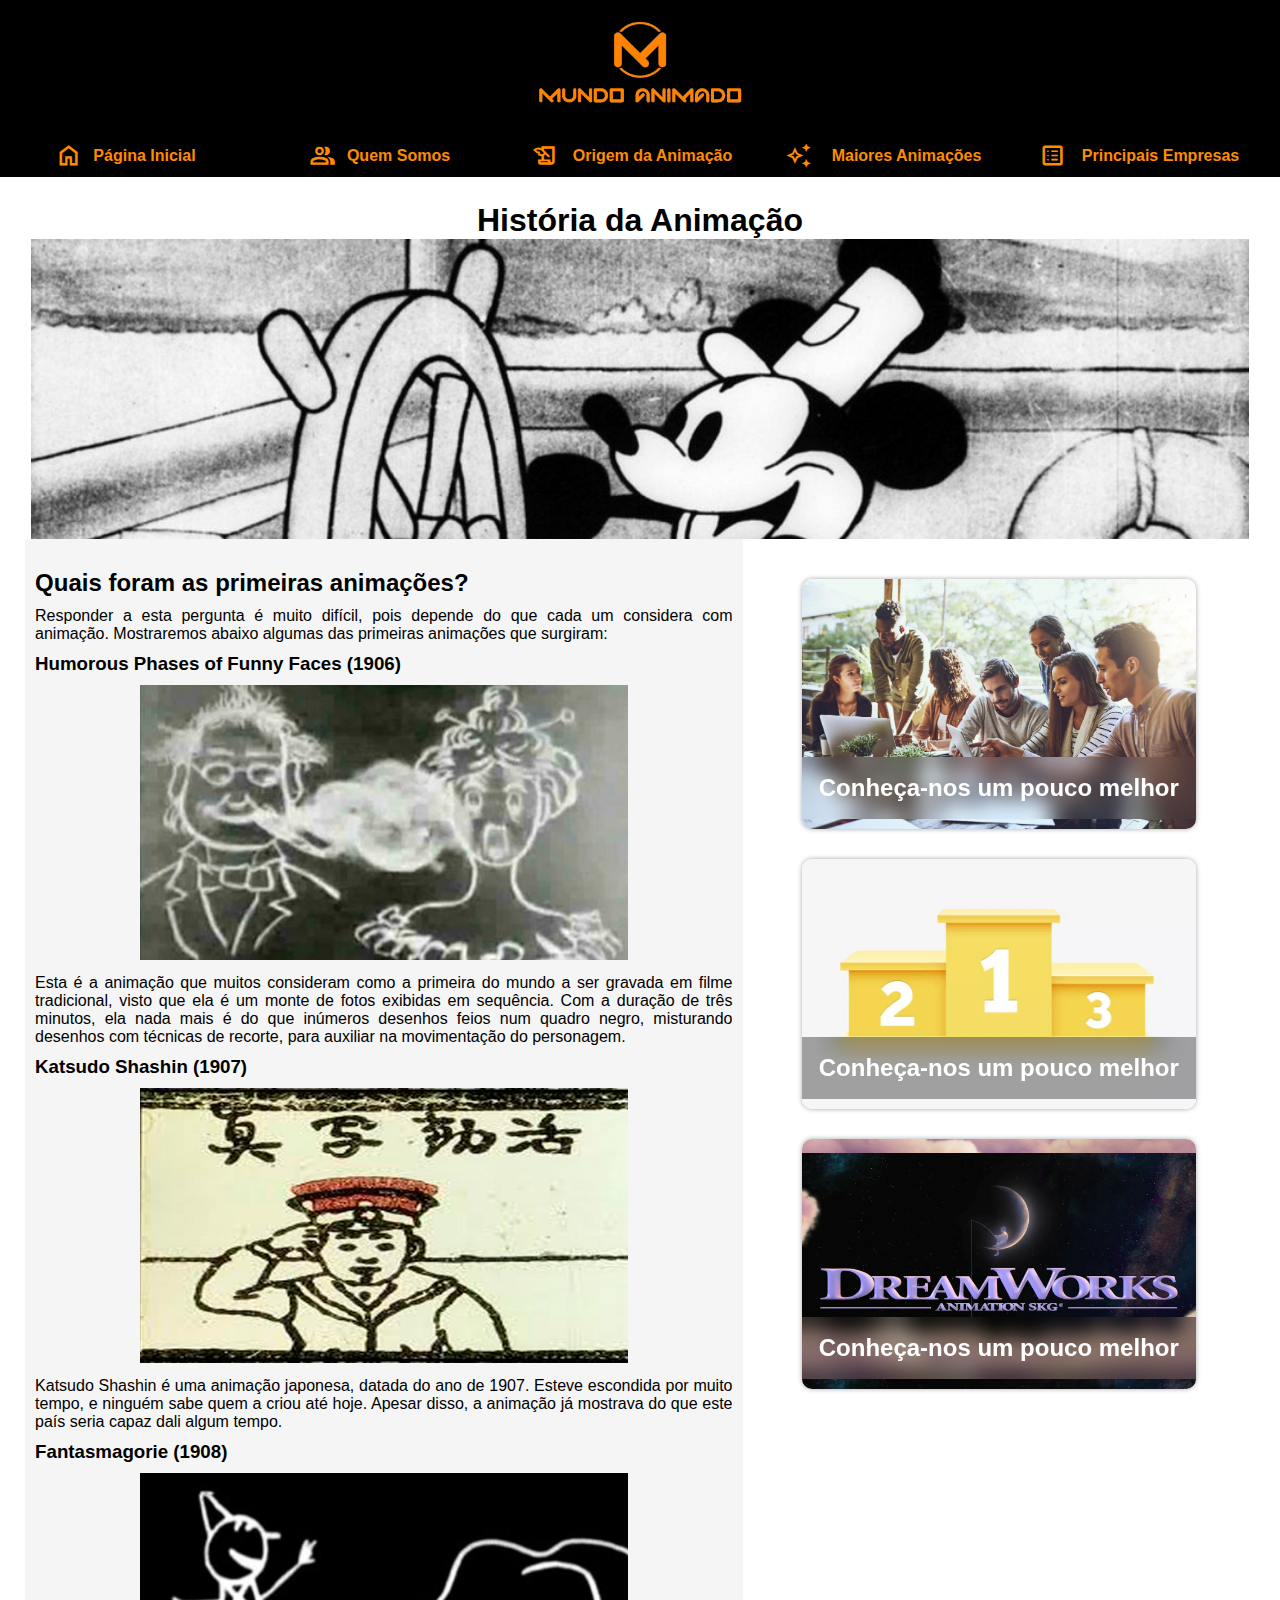
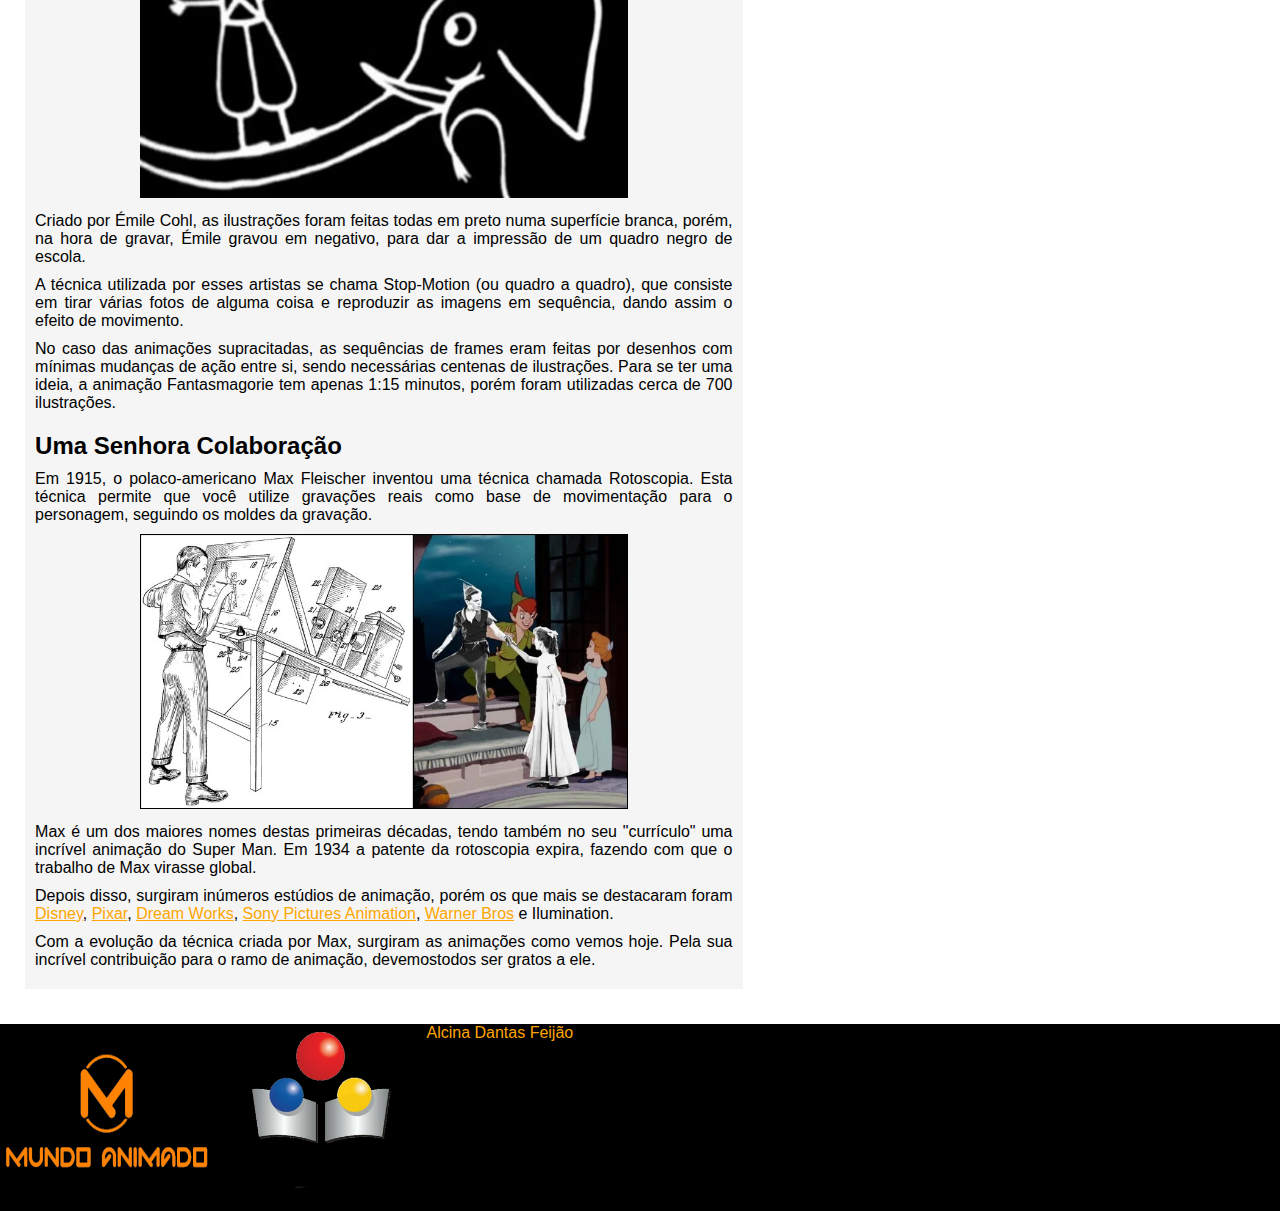
==== commit 20516eb2: "Merge branch 'main' of https://github.com/andre-reis-dev/Mundo-Animado-academico" ====
--- a/pages/animation-history.html
+++ b/pages/animation-history.html
@@ -8,7 +8,7 @@
     <link rel="stylesheet" href="../assets/css/menu-header-style.css">
     <link rel="stylesheet" href="../assets/css/style-global.css">
     <link rel="stylesheet" href="../assets/css/footer.css">
-    <link rel="stylesheet" href="../assets/css/pages.css">
+    <link rel="stylesheet" href="../assets/css/history.css">
     <title>História da Animação</title>
 </head>
 <body>
--- a/assets/css/style-global.css
+++ b/assets/css/style-global.css
@@ -16,6 +16,39 @@
 .col-sm-10 {width: 83.33%;}
 .col-sm-11 {width: 91.66%;}
 .col-sm-12 {width: 100%;}
+
+.slider {
+    height: 230px;
+    overflow: hidden;
+    margin: auto;
+}
+.slides {
+    width: 100%;
+}
+.slides:not(:first-child) {
+    display: none;
+}
+.dots-container {
+    margin-top: -25px;
+    text-align: center;
+}
+.dots {
+    border: 2px solid darkorange;
+    background-color: transparent;
+    border-radius: 50%;
+    height: 13px;
+    width: 13px;
+}
+.dots:not(:last-child) {
+    margin-right: 10px;
+}
+.dots:hover {
+    cursor: pointer;
+}
+.active {
+    background-color: darkorange;
+    transition: .8s;
+}
 
 .title {
     display: inline-flex;
@@ -112,6 +145,10 @@
     .col-md-11 {width: 91.66%;}
     .col-md-12 {width: 100%;}
 
+    .slider {
+        height: 300px;
+    }
+
     main > .row1 > .title {
         border-radius: 0px 60px 60px 0px;
     }
@@ -164,6 +201,10 @@
     .col-lg-11 {width: 91.66%;}
     .col-lg-12 {width: 100%;}
 
+    .slider {
+        height: 400px;
+    }
+
     main > div > p {
         margin-top: 25%;
     }
--- a/assets/css/footer.css
+++ b/assets/css/footer.css
@@ -1,12 +1,37 @@
 footer{
+        display: flex;
         background-color: black  ;
         margin-top: 10px;
         color: orange;
 }
-.img1{
+.left {
+        width: 38%;
+        display: inline-block;
         float: right;
+        align-items: center;
+        
+}
+.left > img {
+        width: 70%;
 }
 
-.img2{
+.right {
+        width: 33%;
+        display: inline-block;
         float: left;
-}+        align-items: center;
+}
+.right > img {
+        width: 70%;
+}
+.center {
+        width: 33%;
+        text-align: center;
+        display: flex;
+        align-items: center;
+        
+}
+
+a{
+        color: orange;
+}
--- a/assets/css/history.css
+++ b/assets/css/history.css
@@ -0,0 +1,184 @@
+/* Início História das Animações */
+#main {
+    
+    margin: auto;
+    padding: 10px;
+    text-align: center;
+    
+}
+#main > article > p, h2, h3 {
+    text-align: justify;
+    margin-bottom: 10px;
+}
+#main > h1 {
+    text-align: center;
+}
+#main > article {
+    background-color: whitesmoke;
+    padding: 10px;
+}
+#main > article > hr {
+    margin-bottom: 10px;
+}
+#main > article > img {
+    width: 80%;
+    margin-bottom: 10px;
+}
+#main > .main-img-container {
+    margin: auto;
+    width: 90%;
+    height: 160px;
+    overflow: hidden;
+}
+#main > .main-img-container > img {
+    width: 100%;
+}
+
+#main > aside {
+    padding: 10px;
+}
+#main > aside > .link1, .link2, .link3 {
+    box-shadow: 0px 0px 5px rgba(0,0,0,0.350);
+    border-radius: 10px;
+    margin: 10px auto;
+    width: 100%;
+}
+#main > aside > .link1 {
+    background-image: url(../img/equipe-trabalhando.jpg);
+    background-position: center;
+    background-size: 100%;
+    display: flex;
+    height: 200px;
+    align-items: flex-end;
+    justify-content: center;
+}
+#main > aside > .link1 > h2 {
+    display: flex;
+    width: 100%;
+    height: 25%;
+    color: white;
+    align-items: center;
+    justify-content: center;
+    backdrop-filter: blur(10px);
+}
+#main > aside > .link1:hover {
+    cursor: pointer;
+    background-size: 110%;
+    transition: 1s;
+}
+#main > aside > .link2 {
+    background-image: url(../img/podium-animations.jpg);
+    background-position: center;
+    background-size: 100%;
+    display: flex;
+    height: 200px;
+    align-items: flex-end;
+    justify-content: center;
+}
+#main > aside > .link2 > h2 {
+    display: flex;
+    width: 100%;
+    height: 25%;
+    color: white;
+    align-items: center;
+    justify-content: center;
+    backdrop-filter: blur(10px);
+    background-color: rgba(0,0,0,0.350);
+}
+#main > aside > .link2:hover {
+    cursor: pointer;
+    background-size: 110%;
+    transition: 1s;
+}
+#main > aside > .link3 {
+    background-image: url(../img/dreamworks.jpg);
+    background-position: center;
+    background-size: 100%;
+    display: flex;
+    height: 200px;
+    align-items: flex-end;
+    justify-content: center;
+}
+#main > aside > .link3 > h2 {
+    display: flex;
+    width: 100%;
+    height: 25%;
+    color: white;
+    align-items: center;
+    justify-content: center;
+    backdrop-filter: blur(10px);
+    background-color: rgba(0,0,0,0.350);
+}
+#main > aside > .link3:hover {
+    cursor: pointer;
+    background-size: 110%;
+    transition: 1s;
+}
+/* Final História das Animações */
+
+/* Início Quem Somos */
+
+
+@media only screen and (min-width: 600px) {
+    #main {
+        margin: auto;
+    }
+    #main > article {
+        margin: auto;
+        text-align: center;
+    }
+    #main > article > img {
+        width: 70%;
+    }
+    #main > .main-img-container {
+        margin: auto;
+        width: 95%;
+    }
+
+    #main > aside > .link1 {
+        height: 250px;
+    }
+    #main > aside > .link2 {
+        height: 250px;
+    }
+    #main > aside > .link3 {
+        height: 250px;
+    }
+}
+
+@media only screen and (min-width: 1024px) {
+    #main {
+        padding: 25px;
+    }
+    #main > article {
+        display: inline-block;
+    }
+    #main > article > h2 {
+        margin-top: 20px;
+    }
+    #main > aside {
+        float: right;
+    }
+    #main > .main-img-container {
+        width: 99%;
+        margin: auto;
+        height: 300px;
+        overflow: hidden;
+    }
+    
+    #main > aside {
+        text-align: center;
+    }
+    #main > aside > .link1 {
+        width: 80%;
+    }
+    #main > aside > .link2 {
+        width: 80%;
+    }
+    #main > aside > .link3 {
+        width: 80%;
+    }
+    #main > aside > .link1, .link2, .link3 {
+        margin-top: 30px;
+    }
+}